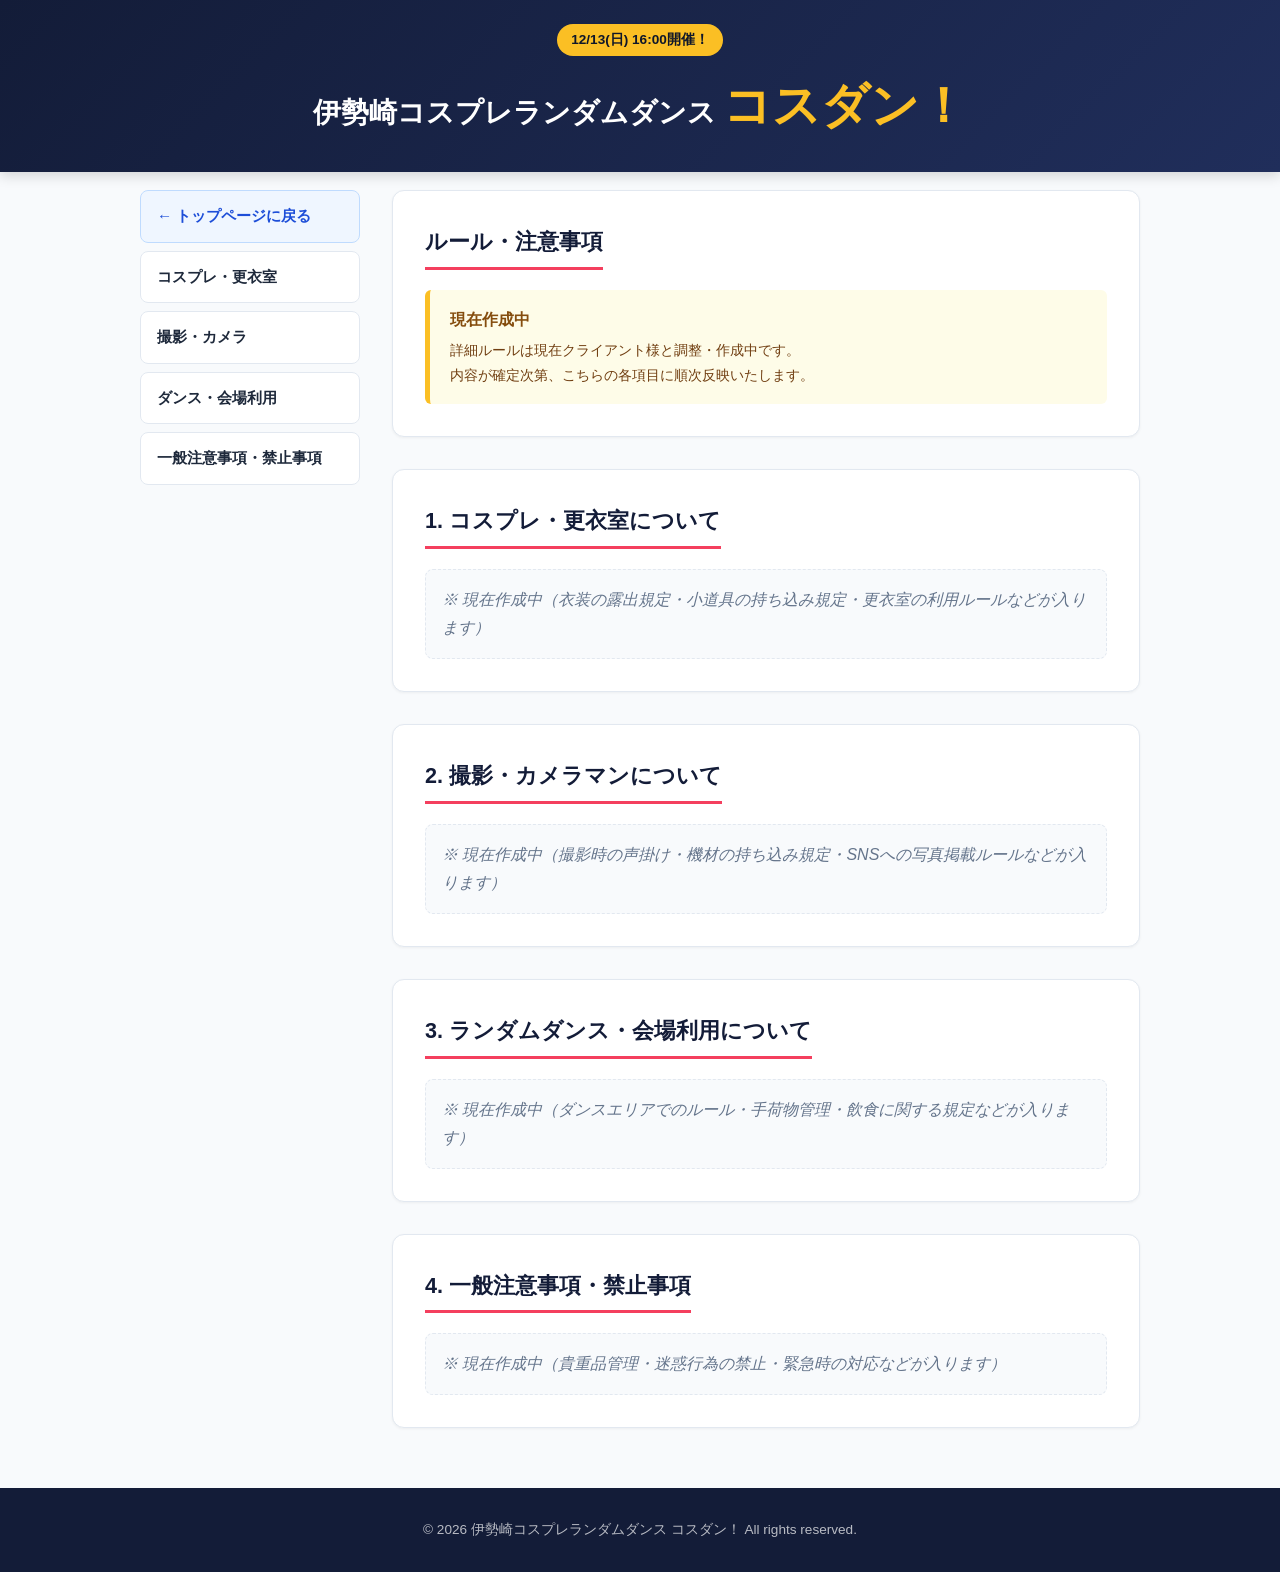
==== rules.html @ 4db425d0 "feat: イベント情報の反映、ルール枠組みページの追加、スタイル最適化" ====
<!DOCTYPE html>
<html lang="ja">

<head>
  <meta charset="UTF-8">
  <meta name="viewport" content="width=device-width, initial-scale=1.0">
  <title>ルール・注意事項 ｜ 伊勢崎コスプレランダムダンス コスダン！</title>
  <meta name="description" content="伊勢崎コスプレランダムダンス「コスダン！」の参加ルール・注意事項ページです。">
  <link rel="stylesheet" href="css/style.css">
</head>

<body>
  <header>
    <div class="header-inner">
      <span class="badge-accent">12/13(日) 16:00開催！</span>
      <h1>伊勢崎コスプレランダムダンス <span class="title-highlight">コスダン！</span></h1>
    </div>
  </header>

  <div class="layout-container">
    <aside class="sidebar">
      <nav class="side-nav">
        <ul>
          <li><a href="index.html" class="nav-back">&larr; トップページに戻る</a></li>
          <li><a href="#cosplay">コスプレ・更衣室</a></li>
          <li><a href="#camera">撮影・カメラ</a></li>
          <li><a href="#dance">ダンス・会場利用</a></li>
          <li><a href="#general">一般注意事項・禁止事項</a></li>
        </ul>
      </nav>
    </aside>

    <main>
      <section>
        <h2>ルール・注意事項</h2>
        <div class="notice-box">
          <p class="notice-title">現在作成中</p>
          <p class="notice-desc">
            詳細ルールは現在クライアント様と調整・作成中です。<br>
            内容が確定次第、こちらの各項目に順次反映いたします。
          </p>
        </div>
      </section>

      <!-- 1. コスプレ・更衣室ルール枠 -->
      <section id="cosplay">
        <h2>1. コスプレ・更衣室について</h2>
        <p class="rule-placeholder">※ 現在作成中（衣装の露出規定・小道具の持ち込み規定・更衣室の利用ルールなどが入ります）</p>
      </section>

      <!-- 2. 撮影・カメラマンルール枠 -->
      <section id="camera">
        <h2>2. 撮影・カメラマンについて</h2>
        <p class="rule-placeholder">※ 現在作成中（撮影時の声掛け・機材の持ち込み規定・SNSへの写真掲載ルールなどが入ります）</p>
      </section>

      <!-- 3. ダンス・会場利用ルール枠 -->
      <section id="dance">
        <h2>3. ランダムダンス・会場利用について</h2>
        <p class="rule-placeholder">※ 現在作成中（ダンスエリアでのルール・手荷物管理・飲食に関する規定などが入ります）</p>
      </section>

      <!-- 4. 一般注意事項・禁止事項枠 -->
      <section id="general">
        <h2>4. 一般注意事項・禁止事項</h2>
        <p class="rule-placeholder">※ 現在作成中（貴重品管理・迷惑行為の禁止・緊急時の対応などが入ります）</p>
      </section>
    </main>
  </div>

  <footer>
    <p>&copy; 2026 伊勢崎コスプレランダムダンス コスダン！ All rights reserved.</p>
  </footer>

  <script>
    const header = document.querySelector('header');
    const handleScroll = () => {
      if (window.scrollY > 50) {
        header.classList.add('scrolled');
      } else if (window.scrollY < 10) {
        header.classList.remove('scrolled');
      }
    };
    window.addEventListener('scroll', handleScroll, { passive: true });
    handleScroll();
  </script>
</body>

</html>
---- css/style.css ----
@charset "UTF-8";

/* --- カラー & 基本変数 --- */
:root {
  --navy: #131c38;
  --pink: #f43f5e;
  --pink-hover: #e11d48;
  --yellow: #fbbf24;
  --text: #1e293b;
  --muted: #64748b;
  --bg: #f8fafc;
  --card: #ffffff;
  --border: #e2e8f0;
}

/* --- ベースリセット --- */
*, *::before, *::after { box-sizing: border-box; margin: 0; padding: 0; }
html { scroll-behavior: smooth; scroll-padding-top: 80px; }
body {
  font-family: -apple-system, BlinkMacSystemFont, "Segoe UI", Roboto, "Hiragino Sans", sans-serif;
  color: var(--text);
  background: var(--bg);
  line-height: 1.75;
  padding-top: 150px;
}

/* --- 固定ヘッダー --- */
header {
  position: fixed;
  top: 0; left: 0; width: 100%;
  z-index: 1000;
  background: linear-gradient(135deg, var(--navy), #202e5b);
  color: #fff;
  text-align: center;
  padding: 24px 20px;
  box-shadow: 0 4px 12px rgba(0, 0, 0, 0.15);
  transition: padding 0.25s ease;
}
.header-inner { display: flex; flex-direction: column; align-items: center; gap: 8px; }
.badge-accent {
  background: var(--yellow);
  color: #0f172a;
  font-size: 0.85rem;
  font-weight: 800;
  padding: 4px 14px;
  border-radius: 9999px;
}
header h1 { font-size: 1.75rem; font-weight: 800; transition: font-size 0.25s ease; }
.title-highlight {
  color: var(--yellow); 
  font-size: 3rem;
  transition: font-size 0.25s ease;
}

/* ヘッダースクロール縮小 */
header.scrolled { padding: 10px 20px; }
header.scrolled .title-highlight { font-size: 1.25rem; }
header.scrolled .header-inner { flex-direction: row; justify-content: center; gap: 12px; }
header.scrolled h1 { font-size: 1.1rem; }
header.scrolled .badge-accent { font-size: 0.75rem; padding: 2px 8px; }

/* --- レイアウト（2カラム） --- */
.layout-container {
  max-width: 1040px;
  margin: 40px auto;
  padding: 0 20px;
  display: flex;
  gap: 32px;
  align-items: flex-start;
}
.sidebar { width: 220px; flex-shrink: 0; position: sticky; top: 85px; }
.side-nav ul { list-style: none; display: flex; flex-direction: column; gap: 8px; }
.side-nav a {
  display: block;
  padding: 12px 16px;
  color: var(--text);
  text-decoration: none;
  font-weight: bold;
  font-size: 0.95rem;
  background: var(--card);
  border: 1px solid var(--border);
  border-radius: 8px;
  transition: all 0.2s ease;
}
.side-nav a:hover { background: var(--navy); color: #fff; border-color: var(--navy); transform: translateX(4px); }
.side-nav a.nav-cta { background: #fff1f2; border-color: #fecdd3; color: var(--pink-hover); }
.side-nav a.nav-cta:hover { background: var(--pink); color: #fff; }
.side-nav a.nav-back { background: #eff6ff; border-color: #bfdbfe; color: #1d4ed8; }
.side-nav a.nav-back:hover { background: #2563eb; border-color: #2563eb; color: #fff; }

/* --- メインコンテンツ --- */
main { flex: 1; min-width: 0; display: flex; flex-direction: column; gap: 32px; }
section {
  background: var(--card);
  padding: 32px;
  border-radius: 12px;
  border: 1px solid var(--border);
  box-shadow: 0 1px 3px rgba(0, 0, 0, 0.05);
}
section h2 {
  font-size: 1.35rem;
  color: var(--navy);
  margin-bottom: 20px;
  padding-bottom: 6px;
  border-bottom: 3px solid var(--pink);
  display: inline-block;
}

/* 日時・場所 */
.info-list { display: flex; flex-direction: column; gap: 12px; margin-bottom: 20px; }
.info-item {
  display: flex;
  align-items: baseline;
  gap: 14px;
  padding: 12px 16px;
  background: var(--bg);
  border-left: 4px solid var(--navy);
  border-radius: 6px;
}
.info-label {
  font-size: 0.85rem;
  font-weight: bold;
  background: #e2e8f0;
  padding: 2px 8px;
  border-radius: 4px;
  white-space: nowrap;
}

/* Googleマップ */
.map-container { width: 100%; border-radius: 10px; overflow: hidden; border: 1px solid var(--border); }
.map-container iframe { width: 100%; aspect-ratio: 16 / 9; min-height: 280px; display: block; }

/* 参加料カード */
.fee-grid { display: grid; grid-template-columns: repeat(auto-fit, minmax(220px, 1fr)); gap: 16px; margin-bottom: 14px; }
.fee-card { background: #fff5f6; border: 1.5px solid #fecdd3; border-radius: 12px; padding: 22px 20px; text-align: center; }
.fee-title { font-weight: bold; color: var(--navy); font-size: 1.1rem; }
.fee-price { font-size: 2.2rem; font-weight: 800; color: var(--pink); margin: 6px 0; }
.fee-price span { font-size: 0.95rem; font-weight: normal; margin-left: 2px; }
.fee-desc { font-size: 0.85rem; color: var(--muted); }

/* 駐車場（小さめの別枠） */
.fee-parking {
  display: flex;
  align-items: center;
  justify-content: space-between;
  background: var(--bg);
  border: 1px solid var(--border);
  border-radius: 8px;
  padding: 12px 18px;
}
.parking-info { display: flex; align-items: baseline; gap: 10px; }
.parking-label { font-weight: bold; font-size: 0.9rem; color: var(--navy); }
.parking-desc { font-size: 0.8rem; color: var(--muted); }
.parking-price { font-weight: 800; font-size: 1.25rem; color: var(--text); }
.parking-price span { font-size: 0.85rem; font-weight: normal; margin-left: 2px; }

/* スケジュール */
.schedule-timeline { list-style: none; display: flex; flex-direction: column; gap: 10px; }
.schedule-timeline li {
  display: flex;
  gap: 16px;
  padding: 12px 16px;
  background: var(--bg);
  border-left: 4px solid var(--navy);
  border-radius: 0 6px 6px 0;
}
.schedule-timeline .time { font-weight: 800; color: var(--pink); min-width: 50px; }

/* ルール告知 & 枠 */
.notice-box { background: #fefce8; border-left: 5px solid var(--yellow); border-radius: 6px; padding: 16px 20px; }
.notice-title { font-weight: bold; color: #854d0e; margin-bottom: 4px; }
.notice-desc { font-size: 0.9rem; color: #713f12; }
.rules-link-wrap { margin-top: 18px; }
.btn-sub {
  display: inline-block;
  padding: 10px 22px;
  background: var(--bg);
  border: 1.5px solid var(--border);
  color: var(--navy);
  text-decoration: none;
  font-weight: bold;
  font-size: 0.95rem;
  border-radius: 8px;
  transition: all 0.2s ease;
}
.btn-sub:hover {
  background: var(--navy);
  color: #fff;
  border-color: var(--navy);
}
.rule-placeholder {
  color: var(--muted);
  font-style: italic;
  background: var(--bg);
  padding: 16px;
  border-radius: 8px;
  border: 1px dashed var(--border);
}

/* 参加登録 (CTA) */
#registration { text-align: center; background: linear-gradient(135deg, #fff, #fff5f6); border: 2px solid #fecdd3; }
.btn-register {
  display: inline-block;
  margin-top: 16px;
  background: var(--pink);
  color: #fff;
  text-decoration: none;
  font-weight: bold;
  font-size: 1rem;
  padding: 14px 36px;
  border-radius: 9999px;
  box-shadow: 0 4px 12px rgba(244, 63, 94, 0.35);
  transition: all 0.2s ease;
}
.btn-register:hover { background: var(--pink-hover); transform: translateY(-2px); }

/* フッター */
footer {
  text-align: center;
  padding: 30px 20px;
  background: var(--navy);
  color: rgba(255, 255, 255, 0.7);
  font-size: 0.85rem;
  margin-top: 60px;
}

/* --- レスポンシブ（スマホ・タブレット） --- */
@media (max-width: 768px) {
  body { padding-top: 120px; }
  header { padding: 18px 16px; }
  header h1 { font-size: 1.25rem; }
  header.scrolled { padding: 10px 14px; }
  header.scrolled h1 { font-size: 1rem; }

  .layout-container { flex-direction: column; margin: 20px auto; gap: 20px; }
  .sidebar { width: 100%; position: static; }
  .side-nav ul { flex-direction: row; flex-wrap: wrap; gap: 6px; }
  .side-nav li { flex: 1 1 calc(50% - 4px); min-width: 120px; }
  .side-nav a { text-align: center; padding: 10px 8px; font-size: 0.85rem; }
  .side-nav a:hover { transform: none; }

  section { padding: 20px 16px; }
  .fee-parking { flex-direction: column; align-items: flex-start; gap: 4px; }
  .info-item { flex-direction: column; gap: 4px; }
  .btn-register { display: block; width: 100%; }
}
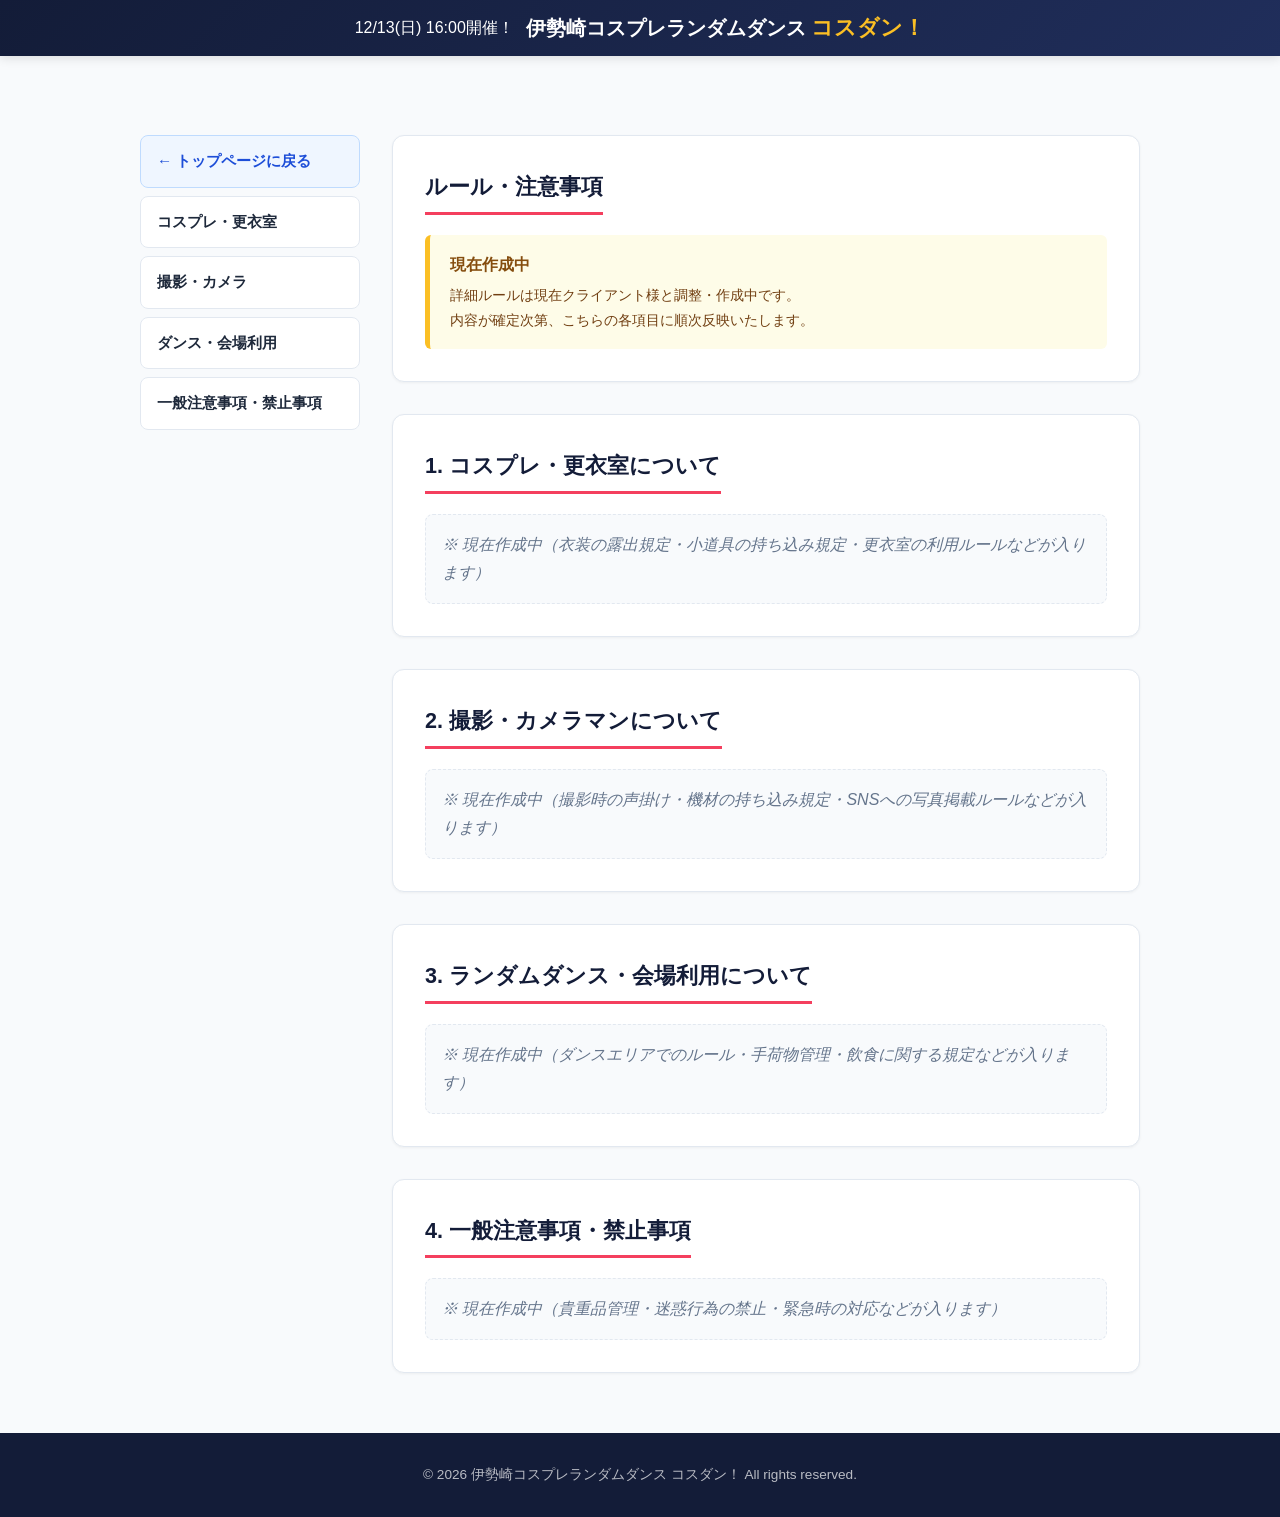
==== commit 83e6affd: "名前がコスダンじゃなくなったらしいので暫定処理" ====
--- a/rules.html
+++ b/rules.html
@@ -71,19 +71,6 @@
   <footer>
     <p>&copy; 2026 伊勢崎コスプレランダムダンス コスダン！ All rights reserved.</p>
   </footer>
-
-  <script>
-    const header = document.querySelector('header');
-    const handleScroll = () => {
-      if (window.scrollY > 50) {
-        header.classList.add('scrolled');
-      } else if (window.scrollY < 10) {
-        header.classList.remove('scrolled');
-      }
-    };
-    window.addEventListener('scroll', handleScroll, { passive: true });
-    handleScroll();
-  </script>
 </body>
 
 </html>
--- a/css/style.css
+++ b/css/style.css
@@ -21,10 +21,10 @@
   color: var(--text);
   background: var(--bg);
   line-height: 1.75;
-  padding-top: 150px;
-}
-
-/* --- 固定ヘッダー --- */
+  padding-top: 95px;
+}
+
+/* --- 固定ヘッダー（シンプル固定） --- */
 header {
   position: fixed;
   top: 0; left: 0; width: 100%;
@@ -32,32 +32,24 @@
   background: linear-gradient(135deg, var(--navy), #202e5b);
   color: #fff;
   text-align: center;
-  padding: 24px 20px;
-  box-shadow: 0 4px 12px rgba(0, 0, 0, 0.15);
-  transition: padding 0.25s ease;
-}
-.header-inner { display: flex; flex-direction: column; align-items: center; gap: 8px; }
-.badge-accent {
-  background: var(--yellow);
-  color: #0f172a;
-  font-size: 0.85rem;
+  padding: 14px 20px;
+  box-shadow: 0 2px 10px rgba(0, 0, 0, 0.12);
+}
+.header-inner {
+  display: flex;
+  justify-content: center;
+  align-items: center;
+  gap: 12px;
+}
+header h1 {
+  font-size: 1.25rem;
   font-weight: 800;
-  padding: 4px 14px;
-  border-radius: 9999px;
-}
-header h1 { font-size: 1.75rem; font-weight: 800; transition: font-size 0.25s ease; }
+  line-height: 1.3;
+}
 .title-highlight {
-  color: var(--yellow); 
-  font-size: 3rem;
-  transition: font-size 0.25s ease;
-}
-
-/* ヘッダースクロール縮小 */
-header.scrolled { padding: 10px 20px; }
-header.scrolled .title-highlight { font-size: 1.25rem; }
-header.scrolled .header-inner { flex-direction: row; justify-content: center; gap: 12px; }
-header.scrolled h1 { font-size: 1.1rem; }
-header.scrolled .badge-accent { font-size: 0.75rem; padding: 2px 8px; }
+  color: var(--yellow);
+  font-size: 1.35rem;
+}
 
 /* --- レイアウト（2カラム） --- */
 .layout-container {
@@ -226,13 +218,12 @@
 
 /* --- レスポンシブ（スマホ・タブレット） --- */
 @media (max-width: 768px) {
-  body { padding-top: 120px; }
-  header { padding: 18px 16px; }
-  header h1 { font-size: 1.25rem; }
-  header.scrolled { padding: 10px 14px; }
-  header.scrolled h1 { font-size: 1rem; }
-
-  .layout-container { flex-direction: column; margin: 20px auto; gap: 20px; }
+  body { padding-top: 85px; }
+  header { padding: 12px 14px; }
+  header h1 { font-size: 1.05rem; line-height: 1.3; }
+  .title-highlight { font-size: 1.15rem; }
+
+  .layout-container { flex-direction: column; margin: 12px auto; gap: 16px; }
   .sidebar { width: 100%; position: static; }
   .side-nav ul { flex-direction: row; flex-wrap: wrap; gap: 6px; }
   .side-nav li { flex: 1 1 calc(50% - 4px); min-width: 120px; }
